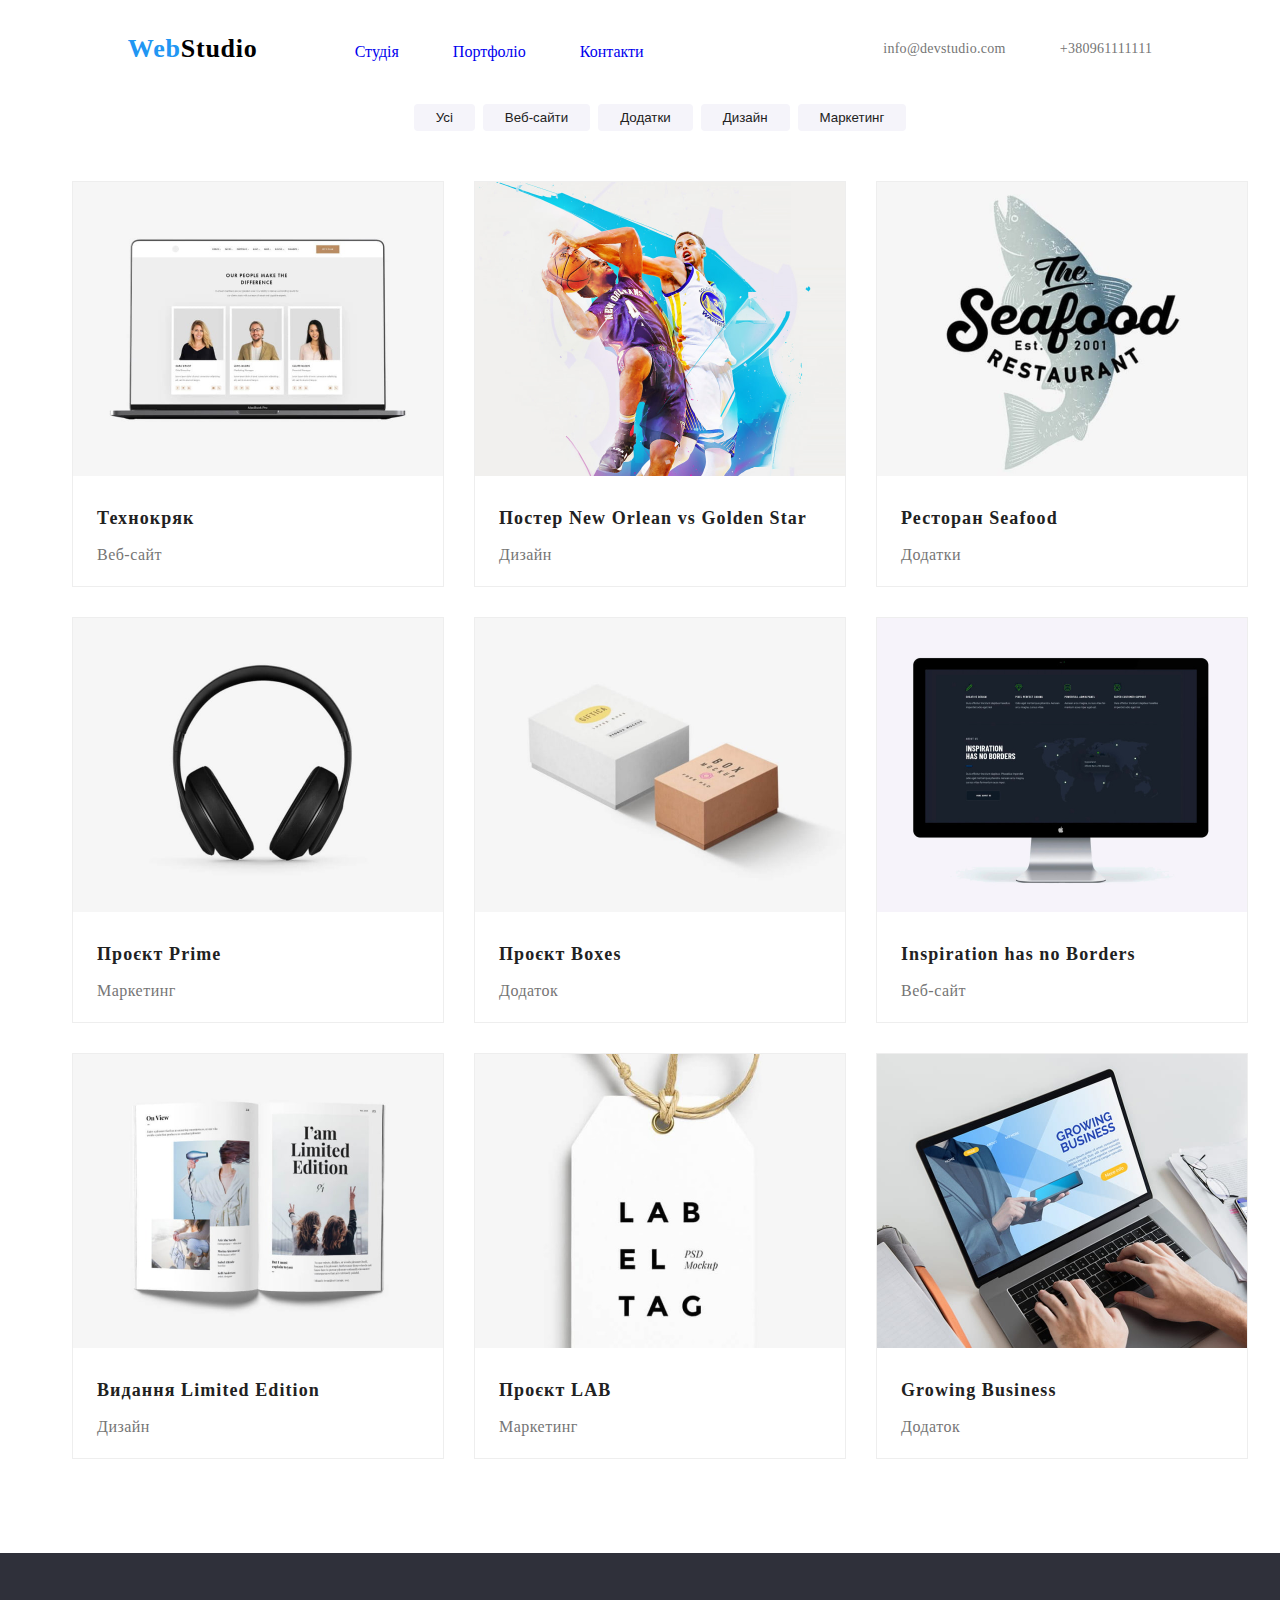
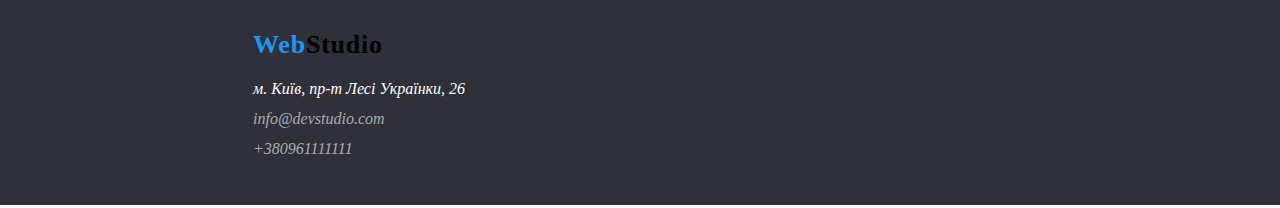
==== portfolio.html @ 6e22f23d "done" ====
<!DOCTYPE html>
<html lang="uk">
    <head>
        <meta charset="UTF-8">
        <title>Portfolio WebStudio</title>
        <link rel="stylesheet" href="./style/style.css">
    </head>

    <body>
        <header id="pageTop" class="navigation-bar">
            <nav>
                <a href="./index.html" class="main-logo"><span class="color-blue">Web</span><span class="color-black">Studio</span></a>
                <a href="./index.html" class="nav-link current-page">Студія</a>
                <a href="./portfolio.html" class="nav-link">Портфоліо</a>
                <a href="#contacts" class="nav-link">Контакти</a>
            </nav>
            <address>
                <a href="mailto:info@devstudio.com" class="adress email">info@devstudio.com</a>
                <a href="tel:+380961111111" class="adress">+380961111111</a>
            </address>
        </header>

        <main>
            <ul class="button-list">
                <li><button type="button" class="nav-button">Усі</button></li>
                <li><button type="button" class="nav-button">Веб-сайти</button></li>
                <li><button type="button" class="nav-button">Додатки</button></li>
                <li><button type="button" class="nav-button">Дизайн</button></li>
                <li><button type="button" class="nav-button">Маркетинг</button></li>
            </ul>

            <ul class="portfolio-list-of-projects">
                <li>
                    <img src="./images/tehnocrack.jpg" alt="Компьютер із сайтом на екрані" width="370px" height="294px">
                    <h3 class="project-name">Технокряк</h3>
                    <p class="project-category">Веб-сайт</p>
                </li>

                <li>
                    <img src="./images/poster_new_orlean.jpg" alt="Два баскетболісти у прижку" width="370px" height="294px">
                    <h3 class="project-name">Постер New Orlean vs Golden Star</h3>
                    <p class="project-category">Дизайн</p>
                </li>

                <li>
                    <img src="./images/restoran_seafood.jpg" alt="Назва ресторану Seafood на фоні риби" width="370px" height="294px">
                    <h3 class="project-name">Ресторан Seafood</h3>
                    <p class="project-category">Додатки</p>
                </li>

                <li>
                    <img src="./images/project_prime.jpg" alt="Навушники" width="370px" height="294px">
                    <h3 class="project-name">Проєкт Prime</h3>
                    <p class="project-category">Маркетинг</p>
                </li>

                <li>
                    <img src="./images/project_boxes.jpg" alt="Коробки" width="370px" height="294px">
                    <h3 class="project-name">Проєкт Boxes</h3>
                    <p class="project-category">Додаток</p>
                </li>

                <li>
                    <img src="./images/inspiration_has_no_borders.jpg" alt="Компьютер із сайтом на екрані" width="370px" height="294px">
                    <h3 class="project-name">Inspiration has no Borders</h3>
                    <p class="project-category">Веб-сайт</p>
                </li>

                <li>
                    <img src="./images/limited_edition.jpg" alt="Журнал Limited Edition" width="370px" height="294px">
                    <h3 class="project-name">Видання Limited Edition</h3>
                    <p class="project-category">Дизайн</p>
                </li>

                <li>
                    <img src="./images/project_lab.jpg" alt="Бірка із написом LAB EL TAG" width="370px" height="294px">
                    <h3 class="project-name">Проєкт LAB</h3>
                    <p class="project-category">Маркетинг</p>
                </li>

                <li>
                    <img src="./images/growing_bisness.jpg" alt="Ноутбук за яким працюють" width="370px" height="294px">
                    <h3 class="project-name">Growing Business</h3>
                    <p class="project-category">Додаток</p>
                </li>
            </ul>
        </main>



        <footer id="contacts" class="contacts">
            <address>
                <ul class="adress-list">
                    <li class="footer"><a href="./index.html" class="main-logo"><span class="color-blue">Web</span><span class="color-black">Studio</span></a></li>
                    <li class="address-footer"><a href="https://goo.gl/maps/CPtrU1FHBa2aNyZL9" target="_blank" rel="noopener noreferrer nofollow" class="map-adress">м. Київ, пр-т Лесі Українки, 26</a></li>
                    <li class="address-footer"><a href="mailto:info@devstudio.com" class="email-tel">info@devstudio.com</a></li>
                    <li class="address-footer"><a href="tel:+380961111111" class="email-tel">+380961111111</a></li>
                </ul>
            </address>
        </footer>

    </body>
</html>
---- style/style.css ----
ul{
    list-style-type: none;
}

a{
    text-decoration: none;
}

/* a:visited{
    color: rgba(33, 33, 33, 1);
} */

a:hover{
    color: rgba(33, 150, 243, 1);
}

a:focus{
    color: rgba(33, 150, 243, 1);
}

button:hover{
    cursor: pointer;
}

h2{
    width: fit-content;
    margin: 0 auto;
     
    font-style: normal;
    font-weight: 700;
    font-size: 36px;
    line-height: 42px;
    text-align: center;
    letter-spacing: 0.03em;
    color: rgba(33, 33, 33, 1);
}

body{
    overflow-x: hidden;
    font-family: 'Roboto';
}




.navigation-bar{
    background: rgba(255, 255, 255, 1);
    height: 80px;
    display: flex;
    flex-direction: row;
    justify-content: space-around;
    align-items: center;
}

.nav-link{
    margin-left: 50px;
}

.adress{
    color: rgba(117, 117, 117, 1);
     
    font-style: normal;
    font-weight: 500;
    font-size: 14px;
    line-height: 16px;
    letter-spacing: 0.02em;
}

.email{
    margin-right: 50px;
}

.main-logo{
    margin-right: 43px;
    font-family: 'Raleway';
    font-style: normal;
    font-weight: 700;
    font-size: 26px;
    line-height: 31px;
    letter-spacing: 0.03em;
}

.color-blue{
    color: rgba(33, 150, 243, 1);

}

.color-black{
    color: rgba(0, 0, 0, 1);
}



.text-with-button{
    margin-left: calc(50% - 50vw);
    width: 100vw;
    height: 600px;
    background: rgba(47, 48, 58, 1);
    color: rgba(255, 255, 255, 1);
    display: flex;
    align-items: center;
    flex-wrap: wrap;
    align-content: center;
    justify-content: center;
    flex-direction: column;
}

.text-for-order{
     
    font-style: normal;
    font-weight: 900;
    font-size: 44px;
    line-height: 60px;
    text-align: center;
    letter-spacing: 0.06em;
    text-transform: uppercase;
}

.make-order{
    width: 216px;
    height: 50px;
    background: rgba(33, 150, 243, 1);
    box-shadow: 0px 4px 4px rgba(0, 0, 0, 0.15);
    border-radius: 4px;
    border: 0px;
    margin: 0 auto;
    color: rgba(255, 255, 255, 1);
    font-size: 16px;
}



.feature-list{
    width: fit-content;
    margin: 120px auto 0;
    gap: 30px;
    display: flex;
    align-content: center;
    flex-direction: row;
    align-items: flex-start;
    justify-content: center;
}

.feature{
    width: 270px;
}

.feature-mean{
     
    font-style: normal;
    font-weight: 400;
    font-size: 14px;
    line-height: 24px;
    letter-spacing: 0.03em;
    color: rgba(117, 117, 117, 1);
}

.feature-name{
     
    font-style: normal;
    font-weight: 700;
    font-size: 14px;
    line-height: 16px;
    letter-spacing: 0.03em;
    text-transform: uppercase;
    color: rgba(33, 33, 33, 1);
}




.portfolio-img{
    display: flex;
    flex-direction: row;
    align-content: center;
    justify-content: center;
    align-items: center;
    gap: 30px;
}

.portfolio{
    margin-left: calc(50% - 50vw);
    width: 100vw;
}

.portfolio > h2{
    margin-top: 94px;
    margin-bottom: 50px;
}




.team{
    margin-left: calc(50% - 50vw);
    width: 100vw;
    background: rgba(245, 244, 250, 1);
    padding-bottom: 94px;
    padding-top: 94px;
    margin-top: 94px;
}

.team > h2{
    margin-bottom: 50px;
}

.team-list{
    display: flex;
    gap: 30px;
    width: fit-content;
    margin: 0 auto;
}

.part-of-team{
    background: #FFFFFF;
    width: 270px;
    height: 368px;
    box-shadow: 0px 1px 3px rgba(0, 0, 0, 0.12), 0px 1px 1px rgba(0, 0, 0, 0.14), 0px 2px 1px rgba(0, 0, 0, 0.2);
    border-radius: 0px 0px 4px 4px;
    overflow: hidden;
    padding: 0;
}

.team-member-name{
    width: fit-content;
    height: 19px;
    margin: 30px auto 10px;

    font-style: normal;
    font-weight: 500;
    font-size: 16px;
    line-height: 19px;
    text-align: center;
    letter-spacing: 0.03em;
    color: rgba(33, 33, 33, 1);
}

.team-member-post{
    width: fit-content;
    height: 19px;
    margin: 10px auto 30px;

    font-style: normal;
    font-weight: 400;
    font-size: 16px;
    line-height: 19px;
    text-align: center;
    letter-spacing: 0.03em;
    color: rgba(117, 117, 117, 1);
}



.contacts{
    margin-left: calc(50% - 50vw);
    width: 100vw;
    background: rgba(47, 48, 58, 1);
    height: 192px;
    padding-top: 60px;
    margin-bottom: -5px;
}

.adress-list{
    margin-left: 213px;
}

.footer{
    height: 31px;
    margin-bottom: 20px;
}

.adress-list>a{
     
    font-style: normal;
    font-weight: 400;
    font-size: 14px;
    line-height: 24px;
    letter-spacing: 0.03em;
}

.address-footer{
    margin-bottom: 9px;
    height: 21px;
}

.email-tel{
    color: rgba(255, 255, 255, 0.6);
}

.map-adress{
    color: rgba(255, 255, 255, 1);
}




.nav-button{
    padding: 6px 22px;
    background: rgba(245, 244, 250, 1);
    border-radius: 4px;
    border: 0px;
    color: rgba(33, 33, 33, 1);
}

.nav-button:hover{
    background: rgba(33, 150, 243, 1);
    box-shadow: 0px 3px 1px rgba(0, 0, 0, 0.1), 0px 1px 2px rgba(0, 0, 0, 0.08), 0px 2px 2px rgba(0, 0, 0, 0.12);
    border-radius: 4px;
    color: rgba(255, 255, 255, 1);
}

.nav-button:focus{
    background: rgba(33, 150, 243, 1);
    box-shadow: 0px 3px 1px rgba(0, 0, 0, 0.1), 0px 1px 2px rgba(0, 0, 0, 0.08), 0px 2px 2px rgba(0, 0, 0, 0.12);
    border-radius: 4px;
    color: rgba(255, 255, 255, 1);
}

.button-list{
    display: flex;
    align-items: center;
    flex-wrap: nowrap;
    flex-direction: row;
    justify-content: center;
    gap: 8px;
}




.portfolio-list-of-projects{
    margin: 0 auto 94px;
    margin-top: 50px;
    display: flex;
    flex-wrap: wrap;
    align-items: center;
    justify-content: center;
    flex-direction: row;
    align-content: center;
    gap: 30px;
    width: 1200px;
}

.portfolio-list-of-projects>li{
    width: 370px;
    height: 404px;
    border: 1px solid rgb(238, 238, 238);
}

.project-name{
    width: 322px;
    height: 36px;
    margin: 20px 24px 0;


     
    font-style: normal;
    font-weight: 700;
    font-size: 18px;
    line-height: 36px;
    letter-spacing: 0.06em;
    color: rgba(33, 33, 33, 1);
}

.project-category{
    width: 322px;
    height: 30px;
    margin: 4px 24px 20px;

     
    font-style: normal;
    font-weight: 400;
    font-size: 16px;
    line-height: 30px;
    letter-spacing: 0.03em;
    color: rgba(117, 117, 117, 1);
}
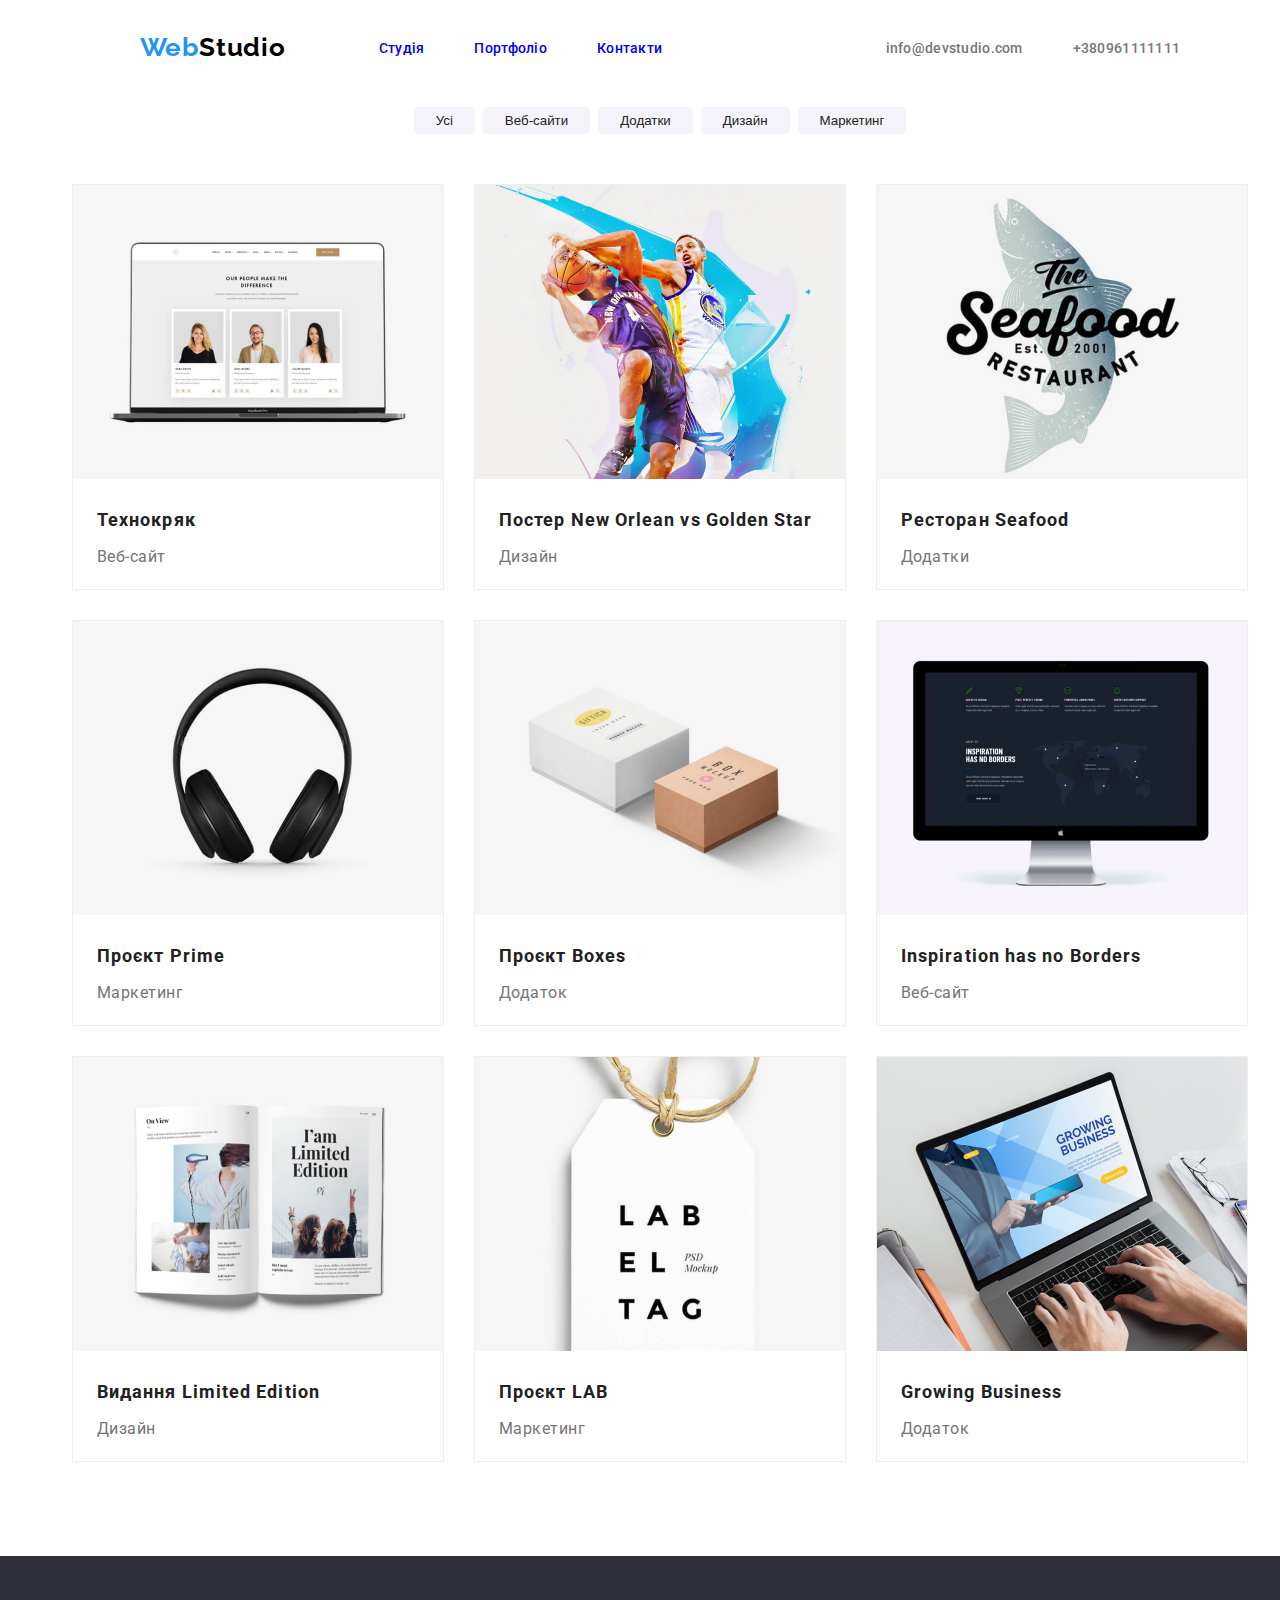
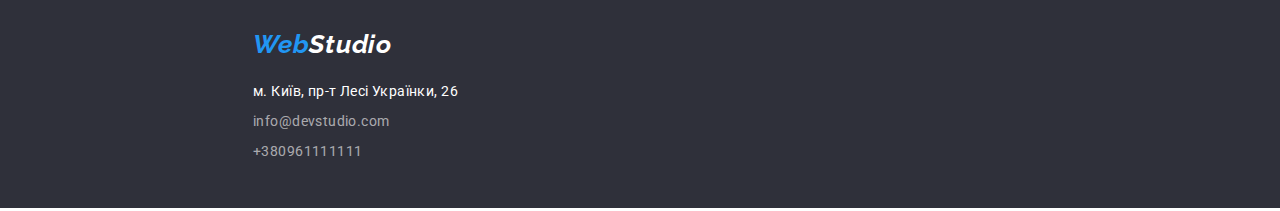
==== commit 9d164e30: "исправил" ====
--- a/portfolio.html
+++ b/portfolio.html
@@ -4,23 +4,26 @@
         <meta charset="UTF-8">
         <title>Portfolio WebStudio</title>
         <link rel="stylesheet" href="./style/style.css">
+        <link href="https://fonts.googleapis.com/css?family=Roboto:400,500,700,900&display=swap" rel="stylesheet">
+        <link href="https://fonts.googleapis.com/css?family=Raleway:700&display=swap" rel="stylesheet">
     </head>
 
     <body>
         <header id="pageTop" class="navigation-bar">
-            <nav>
-                <a href="./index.html" class="main-logo"><span class="color-blue">Web</span><span class="color-black">Studio</span></a>
-                <a href="./index.html" class="nav-link current-page">Студія</a>
-                <a href="./portfolio.html" class="nav-link">Портфоліо</a>
-                <a href="#contacts" class="nav-link">Контакти</a>
-            </nav>
-            <address>
-                <a href="mailto:info@devstudio.com" class="adress email">info@devstudio.com</a>
-                <a href="tel:+380961111111" class="adress">+380961111111</a>
-            </address>
+            <ul class="navigation">
+                <li><a href="./index.html" class="logo"><span class="color-blue">Web</span><span class="color-black">Studio</span></a></li>
+                <li><a href="./index.html" class="nav-link">Студія</a></li>
+                <li><a href="./portfolio.html" class="nav-link">Портфоліо</a></li>
+                <li><a href="#contacts" class="nav-link">Контакти</a></li>
+            </ul>
+            <ul class="adress">
+                <li><a href="mailto:info@devstudio.com" class="adress email">info@devstudio.com</a></li>
+                <li><a href="tel:+380961111111" class="adress">+380961111111</a></li>
+            </ul>
         </header>
 
         <main>
+            <h1></h1>
             <ul class="button-list">
                 <li><button type="button" class="nav-button">Усі</button></li>
                 <li><button type="button" class="nav-button">Веб-сайти</button></li>
@@ -91,7 +94,7 @@
         <footer id="contacts" class="contacts">
             <address>
                 <ul class="adress-list">
-                    <li class="footer"><a href="./index.html" class="main-logo"><span class="color-blue">Web</span><span class="color-black">Studio</span></a></li>
+                    <li class="footer"><a href="./index.html" class="logo footer"><span class="color-blue">Web</span>Studio</a></li>
                     <li class="address-footer"><a href="https://goo.gl/maps/CPtrU1FHBa2aNyZL9" target="_blank" rel="noopener noreferrer nofollow" class="map-adress">м. Київ, пр-т Лесі Українки, 26</a></li>
                     <li class="address-footer"><a href="mailto:info@devstudio.com" class="email-tel">info@devstudio.com</a></li>
                     <li class="address-footer"><a href="tel:+380961111111" class="email-tel">+380961111111</a></li>
--- a/style/style.css
+++ b/style/style.css
@@ -22,22 +22,20 @@
     cursor: pointer;
 }
 
-h2{
-    width: fit-content;
-    margin: 0 auto;
-     
-    font-style: normal;
+.section-title{
     font-weight: 700;
     font-size: 36px;
-    line-height: 42px;
+    line-height: 1.17;
     text-align: center;
     letter-spacing: 0.03em;
     color: rgba(33, 33, 33, 1);
 }
 
 body{
-    overflow-x: hidden;
-    font-family: 'Roboto';
+    font-family: 'Roboto', 'Raleway', sans-serif;
+    background-color: #FFFFFF;
+    color: #212121;
+    font-size: 14px;
 }
 
 
@@ -52,17 +50,30 @@
     align-items: center;
 }
 
+.navigation{
+    display: flex;
+    align-content: center;
+    justify-content: center;
+    align-items: center;
+}
+
 .nav-link{
     margin-left: 50px;
+    font-weight: 500;
+    
+    line-height: 1.15;
+    letter-spacing: 0.02em;
 }
 
 .adress{
     color: rgba(117, 117, 117, 1);
-     
-    font-style: normal;
+    display: flex;
+    align-content: center;
+    justify-content: center;
+    align-items: center;
     font-weight: 500;
-    font-size: 14px;
-    line-height: 16px;
+    
+    line-height: 1.15;
     letter-spacing: 0.02em;
 }
 
@@ -70,14 +81,14 @@
     margin-right: 50px;
 }
 
-.main-logo{
+.logo{
     margin-right: 43px;
     font-family: 'Raleway';
-    font-style: normal;
     font-weight: 700;
     font-size: 26px;
-    line-height: 31px;
-    letter-spacing: 0.03em;
+    line-height: 1.15;
+    letter-spacing: 0.03em;
+    color: rgba(0, 0, 0, 1);
 }
 
 .color-blue{
@@ -85,13 +96,11 @@
 
 }
 
-.color-black{
-    color: rgba(0, 0, 0, 1);
-}
 
 
 
 .text-with-button{
+     
     margin-left: calc(50% - 50vw);
     width: 100vw;
     height: 600px;
@@ -105,12 +114,10 @@
     flex-direction: column;
 }
 
-.text-for-order{
-     
-    font-style: normal;
+.hero-title{
     font-weight: 900;
     font-size: 44px;
-    line-height: 60px;
+    line-height: 1.365;
     text-align: center;
     letter-spacing: 0.06em;
     text-transform: uppercase;
@@ -146,21 +153,13 @@
 }
 
 .feature-mean{
-     
-    font-style: normal;
-    font-weight: 400;
-    font-size: 14px;
-    line-height: 24px;
+    line-height: 1.72;
     letter-spacing: 0.03em;
     color: rgba(117, 117, 117, 1);
 }
 
-.feature-name{
-     
-    font-style: normal;
-    font-weight: 700;
-    font-size: 14px;
-    line-height: 16px;
+.feature-title{
+    line-height: 0.98;
     letter-spacing: 0.03em;
     text-transform: uppercase;
     color: rgba(33, 33, 33, 1);
@@ -179,6 +178,7 @@
 }
 
 .portfolio{
+     
     margin-left: calc(50% - 50vw);
     width: 100vw;
 }
@@ -192,11 +192,12 @@
 
 
 .team{
+     
     margin-left: calc(50% - 50vw);
     width: 100vw;
     background: rgba(245, 244, 250, 1);
     padding-bottom: 94px;
-    padding-top: 94px;
+    padding-top: 64px;
     margin-top: 94px;
 }
 
@@ -217,33 +218,26 @@
     height: 368px;
     box-shadow: 0px 1px 3px rgba(0, 0, 0, 0.12), 0px 1px 1px rgba(0, 0, 0, 0.14), 0px 2px 1px rgba(0, 0, 0, 0.2);
     border-radius: 0px 0px 4px 4px;
-    overflow: hidden;
+     
     padding: 0;
 }
 
 .team-member-name{
-    width: fit-content;
-    height: 19px;
     margin: 30px auto 10px;
 
-    font-style: normal;
     font-weight: 500;
     font-size: 16px;
-    line-height: 19px;
+    line-height: 1.2;
     text-align: center;
     letter-spacing: 0.03em;
     color: rgba(33, 33, 33, 1);
 }
 
 .team-member-post{
-    width: fit-content;
-    height: 19px;
     margin: 10px auto 30px;
 
-    font-style: normal;
-    font-weight: 400;
     font-size: 16px;
-    line-height: 19px;
+    line-height: 1.2;
     text-align: center;
     letter-spacing: 0.03em;
     color: rgba(117, 117, 117, 1);
@@ -269,18 +263,15 @@
     margin-bottom: 20px;
 }
 
-.adress-list>a{
-     
-    font-style: normal;
-    font-weight: 400;
-    font-size: 14px;
-    line-height: 24px;
-    letter-spacing: 0.03em;
+.logo.footer{
+    color: rgba(255, 255, 255, 1);
 }
 
 .address-footer{
     margin-bottom: 9px;
-    height: 21px;
+    line-height: 1.5;
+    letter-spacing: 0.03em;
+    font-style: normal;
 }
 
 .email-tel{
@@ -291,6 +282,9 @@
     color: rgba(255, 255, 255, 1);
 }
 
+.map-adress:hover{
+    color: rgba(255, 255, 255, 1);
+}
 
 
 
@@ -349,29 +343,25 @@
 
 .project-name{
     width: 322px;
-    height: 36px;
     margin: 20px 24px 0;
 
 
      
-    font-style: normal;
     font-weight: 700;
     font-size: 18px;
-    line-height: 36px;
+    line-height: 2;
     letter-spacing: 0.06em;
     color: rgba(33, 33, 33, 1);
 }
 
 .project-category{
     width: 322px;
-    height: 30px;
     margin: 4px 24px 20px;
 
      
-    font-style: normal;
-    font-weight: 400;
+    
     font-size: 16px;
-    line-height: 30px;
+    line-height: 1.88;
     letter-spacing: 0.03em;
     color: rgba(117, 117, 117, 1);
 }